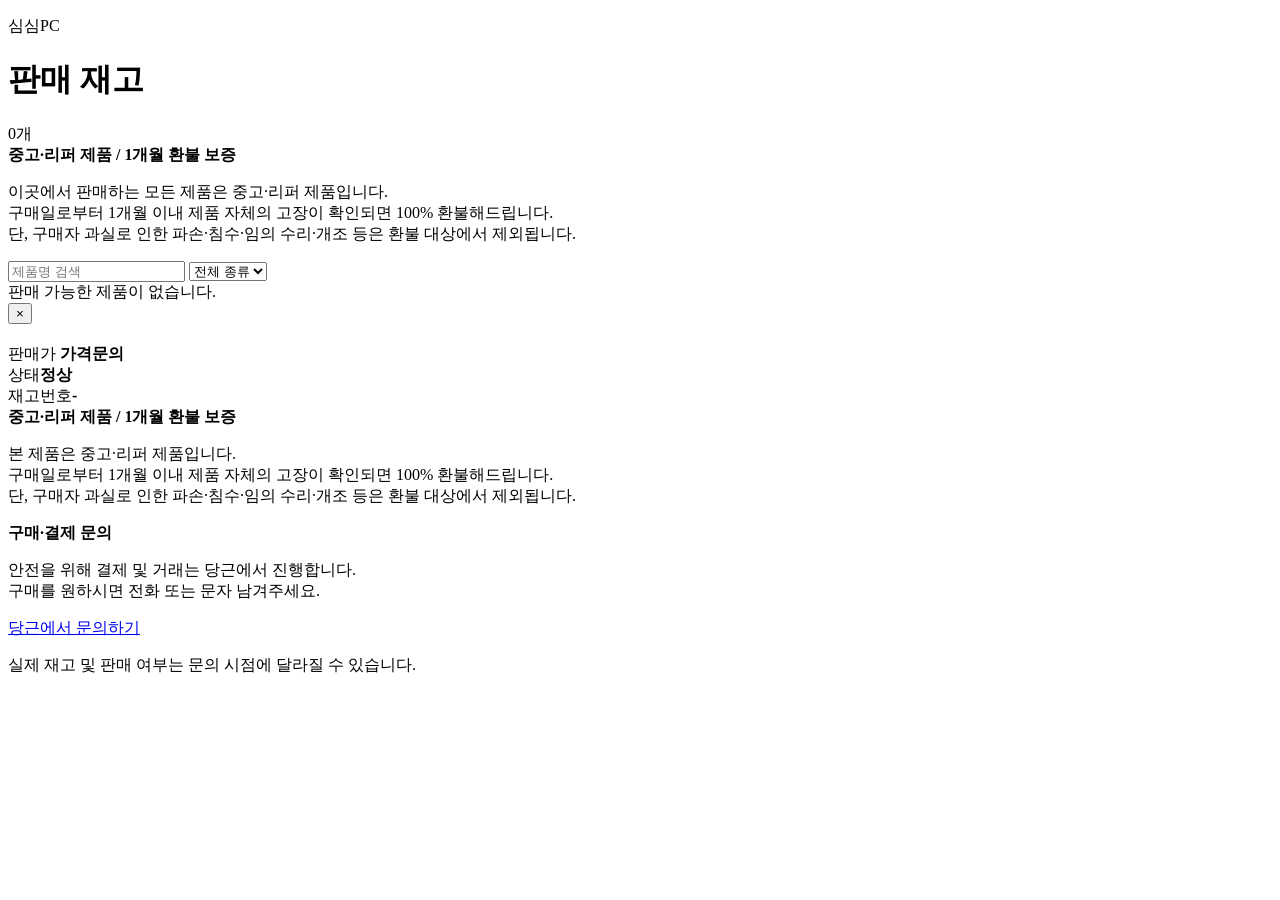
==== docs/index.html @ 2156e8f6 "Add GitHub Pages customer storefront" ====
<!DOCTYPE html>
<html lang="ko">
<head>
    <meta charset="UTF-8">
    <meta name="viewport" content="width=device-width, initial-scale=1.0">
    <title>심심PC 판매 재고</title>
    <link rel="icon" href="data:,">
    <link rel="stylesheet" href="./style.css">
</head>
<body>
<header class="customer-header">
    <div>
        <p class="brand-subtitle">심심PC</p>
        <h1>판매 재고</h1>
    </div>
    <div id="customer-stock-count" class="stock-count">0개</div>
</header>

<main class="customer-main">
    <section class="warranty-banner">
        <strong>중고·리퍼 제품 / 1개월 환불 보증</strong>
        <p>
            이곳에서 판매하는 모든 제품은 중고·리퍼 제품입니다.<br>
            구매일로부터 1개월 이내 제품 자체의 고장이 확인되면 100% 환불해드립니다.<br>
            단, 구매자 과실로 인한 파손·침수·임의 수리·개조 등은 환불 대상에서 제외됩니다.
        </p>
    </section>

    <section class="customer-tools">
        <input id="customer-search" type="search" placeholder="제품명 검색" autocomplete="off">
        <select id="customer-type-filter">
            <option value="">전체 종류</option>
            <option value="1">CPU</option>
            <option value="2">GPU</option>
            <option value="3">메인보드</option>
            <option value="4">RAM</option>
            <option value="5">SSD</option>
            <option value="6">HDD</option>
            <option value="7">파워</option>
            <option value="8">팬</option>
            <option value="9">케이스</option>
            <option value="10">쿨러</option>
            <option value="11">기타</option>
        </select>
    </section>

    <section id="customer-list" class="product-grid"></section>
    <div id="customer-empty" class="empty-state hidden">판매 가능한 제품이 없습니다.</div>
</main>

<div id="customer-detail-modal" class="modal hidden" aria-hidden="true">
    <div class="modal-backdrop" data-close-detail></div>
    <section class="modal-panel" role="dialog" aria-modal="true">
        <button id="detail-close-button" class="close-button detail-close-floating" type="button" aria-label="닫기">×</button>
        <div id="detail-image-area" class="detail-image-area"></div>

        <div class="modal-header">
            <div>
                <p id="detail-type" class="detail-type"></p>
                <h2 id="detail-name"></h2>
            </div>
        </div>

        <div class="detail-price-area">
            <span>판매가</span>
            <strong id="detail-price">가격문의</strong>
        </div>

        <div class="detail-info">
            <div><span>상태</span><strong id="detail-status">정상</strong></div>
            <div><span>재고번호</span><strong id="detail-id">-</strong></div>
        </div>

        <div class="detail-warranty">
            <strong>중고·리퍼 제품 / 1개월 환불 보증</strong>
            <p>
                본 제품은 중고·리퍼 제품입니다.<br>
                구매일로부터 1개월 이내 제품 자체의 고장이 확인되면 100% 환불해드립니다.<br>
                단, 구매자 과실로 인한 파손·침수·임의 수리·개조 등은 환불 대상에서 제외됩니다.
            </p>
        </div>

        <div class="purchase-guide">
            <strong>구매·결제 문의</strong>
            <p>
                안전을 위해 결제 및 거래는 당근에서 진행합니다.<br>
                구매를 원하시면 전화 또는 문자 남겨주세요.
            </p>
            <a class="daangn-button"
               href="https://www.daangn.com/kr/local-profile/%EC%8B%AC%EC%8B%ACpc-awk2fr5ppt88/"
               target="_blank"
               rel="noopener noreferrer">당근에서 문의하기</a>
        </div>

        <p class="detail-note">실제 재고 및 판매 여부는 문의 시점에 달라질 수 있습니다.</p>
    </section>
</div>

<script src="./customer.js"></script>
</body>
</html>
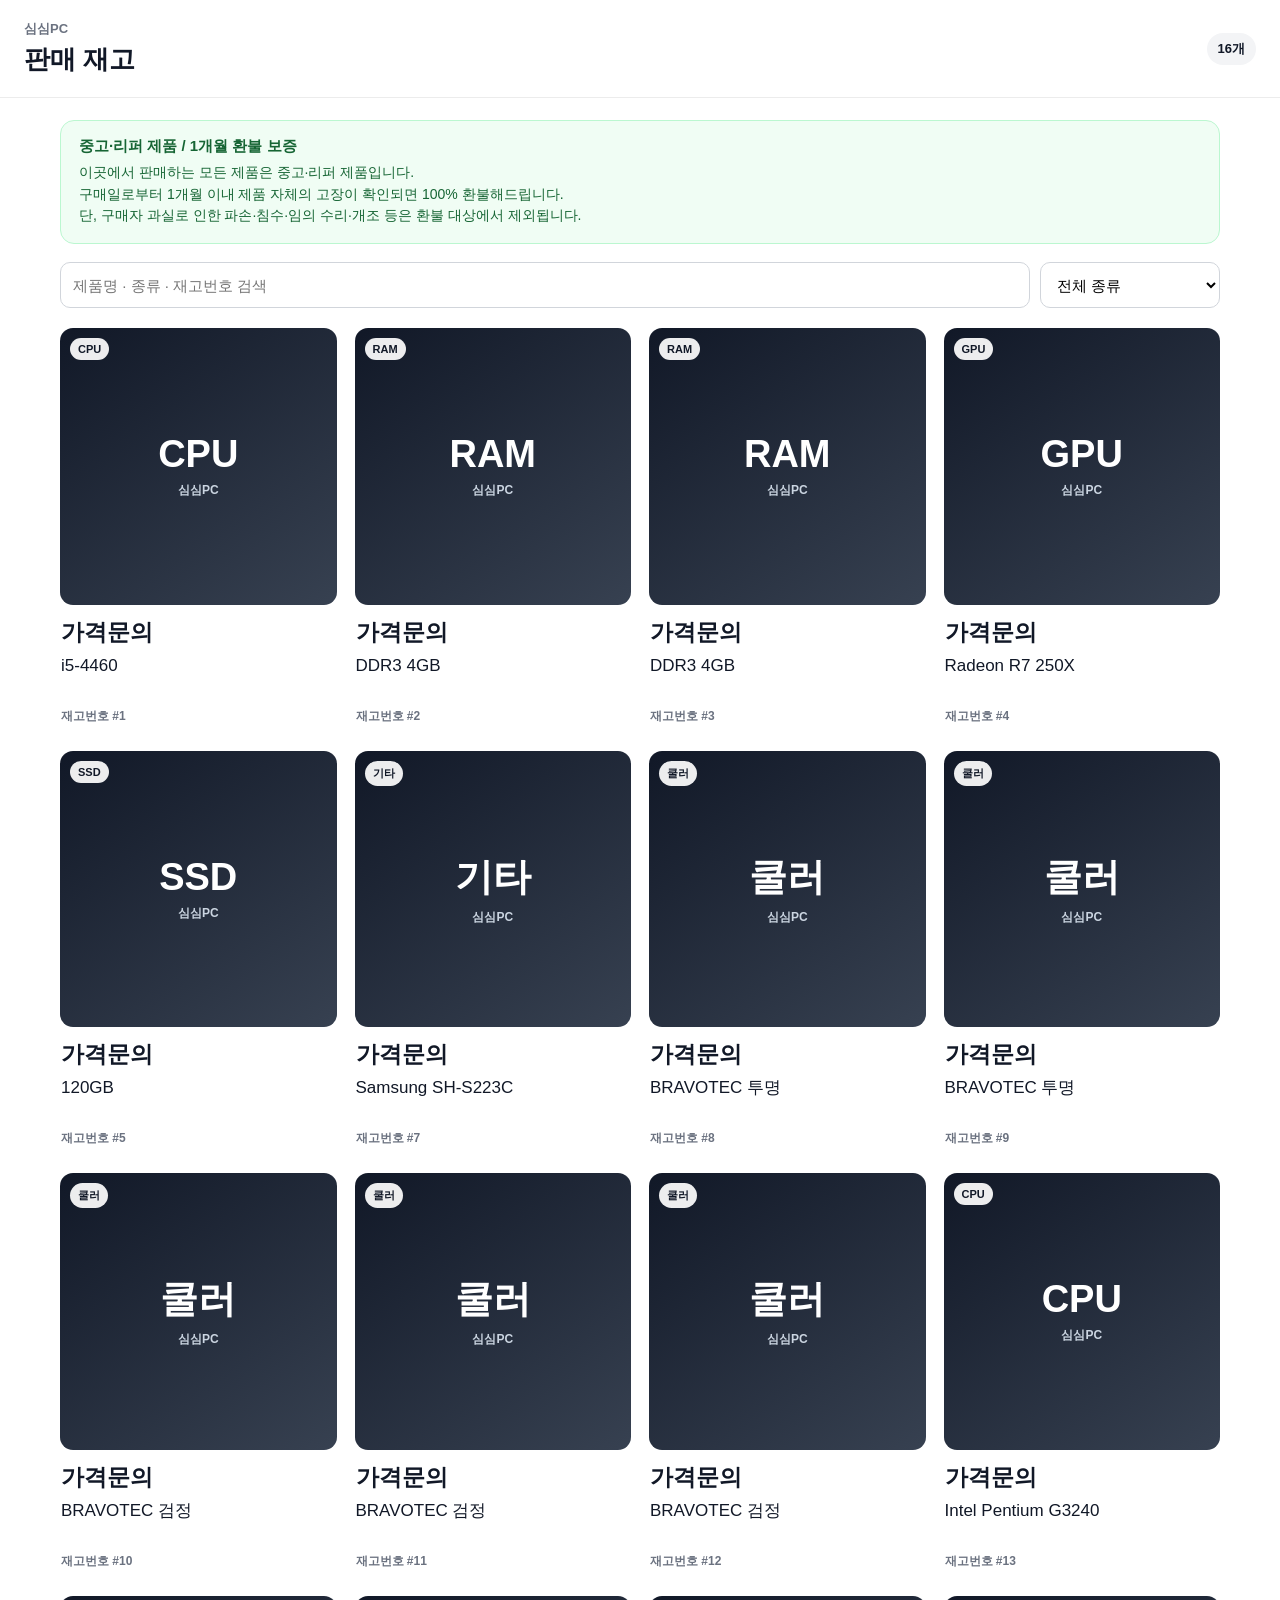
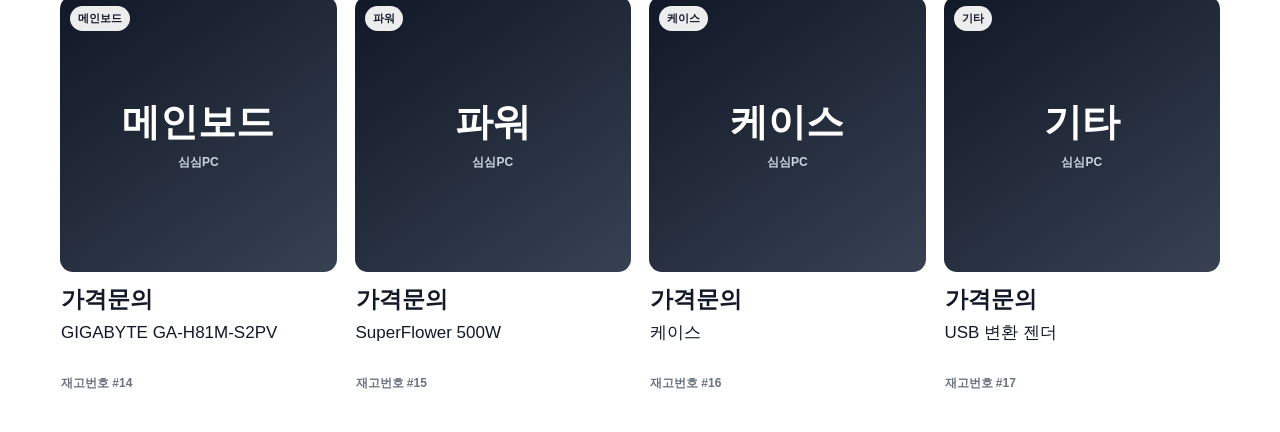
==== commit b1e7821e: "Secure public inventory export and complete GitHub Pages storefront" ====
--- a/docs/index.html
+++ b/docs/index.html
@@ -27,8 +27,8 @@
     </section>
 
     <section class="customer-tools">
-        <input id="customer-search" type="search" placeholder="제품명 검색" autocomplete="off">
-        <select id="customer-type-filter">
+        <input id="customer-search" type="search" aria-label="제품 검색" placeholder="제품명 · 종류 · 재고번호 검색" autocomplete="off">
+        <select id="customer-type-filter" aria-label="종류 필터">
             <option value="">전체 종류</option>
             <option value="1">CPU</option>
             <option value="2">GPU</option>
@@ -45,12 +45,13 @@
     </section>
 
     <section id="customer-list" class="product-grid"></section>
-    <div id="customer-empty" class="empty-state hidden">판매 가능한 제품이 없습니다.</div>
+    <div id="customer-empty" class="empty-state hidden" role="status">판매 가능한 제품이 없습니다.</div>
+    <noscript>재고 검색과 상세 보기를 이용하려면 JavaScript를 켜주세요.</noscript>
 </main>
 
 <div id="customer-detail-modal" class="modal hidden" aria-hidden="true">
     <div class="modal-backdrop" data-close-detail></div>
-    <section class="modal-panel" role="dialog" aria-modal="true">
+    <section class="modal-panel" role="dialog" aria-modal="true" aria-labelledby="detail-name">
         <button id="detail-close-button" class="close-button detail-close-floating" type="button" aria-label="닫기">×</button>
         <div id="detail-image-area" class="detail-image-area"></div>
 
@@ -62,12 +63,11 @@
         </div>
 
         <div class="detail-price-area">
-            <span>판매가</span>
+            <span>목표판매가</span>
             <strong id="detail-price">가격문의</strong>
         </div>
 
         <div class="detail-info">
-            <div><span>상태</span><strong id="detail-status">정상</strong></div>
             <div><span>재고번호</span><strong id="detail-id">-</strong></div>
         </div>
 
@@ -84,7 +84,7 @@
             <strong>구매·결제 문의</strong>
             <p>
                 안전을 위해 결제 및 거래는 당근에서 진행합니다.<br>
-                구매를 원하시면 전화 또는 문자 남겨주세요.
+                아래 버튼을 눌러 당근 프로필에서 문의해 주세요.
             </p>
             <a class="daangn-button"
                href="https://www.daangn.com/kr/local-profile/%EC%8B%AC%EC%8B%ACpc-awk2fr5ppt88/"
--- a/docs/style.css
+++ b/docs/style.css
@@ -0,0 +1 @@
+*{box-sizing:border-box}html,body{margin:0;min-height:100%}body{font-family:Arial,"Malgun Gothic",sans-serif;background:#fff;color:#111827}.hidden{display:none!important}.customer-header{display:flex;align-items:center;justify-content:space-between;gap:16px;padding:20px 24px;border-bottom:1px solid #ececec;background:#fff}.brand-subtitle{margin:0 0 4px;color:#6b7280;font-size:13px;font-weight:700}.customer-header h1{margin:0;font-size:26px}.stock-count{padding:7px 11px;border-radius:999px;background:#f3f4f6;font-size:13px;font-weight:700}.customer-main{max-width:1200px;margin:0 auto;padding:22px 20px 40px}.warranty-banner,.detail-warranty{padding:16px 18px;border:1px solid #bbf7d0;border-radius:14px;background:#f0fdf4}.warranty-banner{margin-bottom:18px}.warranty-banner strong,.detail-warranty strong{display:block;margin-bottom:6px;color:#166534;font-size:15px}.warranty-banner p,.detail-warranty p{margin:0;color:#166534;font-size:14px;line-height:1.55}.customer-tools{display:grid;grid-template-columns:1fr 180px;gap:10px;margin-bottom:20px}.customer-tools input,.customer-tools select{width:100%;min-height:46px;padding:11px 12px;border:1px solid #d1d5db;border-radius:10px;background:#fff;font-size:15px;outline:none}.customer-tools input:focus,.customer-tools select:focus{border-color:#111827}.product-grid{display:grid;grid-template-columns:repeat(4,minmax(0,1fr));gap:26px 18px}.product-card{min-width:0;cursor:pointer;outline:none}.product-image-area,.detail-image-area{position:relative;width:100%;overflow:hidden;aspect-ratio:1/1;border-radius:13px;background:#f3f4f6}.detail-image-area{margin-bottom:18px;border-radius:14px}.product-image,.product-image-placeholder{width:100%;height:100%}.product-image{display:block;object-fit:cover;transition:transform .2s ease}.product-card:hover .product-image{transform:scale(1.025)}.product-image-placeholder{display:flex;flex-direction:column;align-items:center;justify-content:center;gap:6px;background:linear-gradient(145deg,#111827,#374151);color:#fff}.product-image-placeholder span{font-size:clamp(25px,5vw,38px);font-weight:900}.product-image-placeholder small{color:#cbd5e1;font-size:12px;font-weight:700}.product-badge{position:absolute;top:10px;left:10px;padding:5px 8px;border-radius:999px;background:rgba(255,255,255,.92);font-size:11px;font-weight:800}.product-card-body{padding:12px 1px 0}.product-price{margin-bottom:7px;font-size:23px;font-weight:900}.product-card h2{display:-webkit-box;overflow:hidden;margin:0;min-height:45px;font-size:17px;font-weight:500;line-height:1.35;-webkit-box-orient:vertical;-webkit-line-clamp:2}.product-status{margin-top:8px;color:#6b7280;font-size:12px;font-weight:700}.empty-state{padding:70px 20px;text-align:center;color:#6b7280}.modal{position:fixed;inset:0;z-index:1000}.modal-backdrop{position:absolute;inset:0;background:rgba(0,0,0,.45)}.modal-panel{position:absolute;left:50%;top:50%;width:min(92vw,520px);max-height:85vh;overflow-y:auto;transform:translate(-50%,-50%);padding:22px;border-radius:18px;background:#fff}.detail-close-floating{position:absolute;top:12px;right:12px;z-index:2;background:rgba(255,255,255,.94);box-shadow:0 2px 8px rgba(0,0,0,.12)}.modal-header{display:flex;align-items:flex-start;justify-content:space-between;gap:12px}.detail-type{margin:0 0 5px;color:#6b7280;font-size:13px;font-weight:700}.modal-header h2{margin:0;font-size:24px}.close-button{width:40px;height:40px;border:0;border-radius:10px;background:#f3f4f6;font-size:24px;cursor:pointer}.detail-price-area{margin:22px 0 16px;padding:16px;border-radius:14px;background:#f9fafb}.detail-price-area span,.detail-info span{display:block;margin-bottom:5px;color:#6b7280;font-size:12px}.detail-price-area strong{font-size:26px}.detail-info{display:grid;grid-template-columns:1fr 1fr;gap:10px}.detail-info>div{padding:14px;border:1px solid #e5e7eb;border-radius:12px}.detail-warranty{margin-top:14px}.purchase-guide{margin-top:16px;padding:16px;border:1px solid #e5e7eb;border-radius:14px;background:#f9fafb}.purchase-guide strong{display:block;margin-bottom:7px;font-size:15px}.purchase-guide p{margin:0;color:#374151;font-size:14px;line-height:1.6}.daangn-button{display:flex;align-items:center;justify-content:center;width:100%;min-height:52px;margin-top:14px;padding:12px 16px;border-radius:12px;background:#ff6f0f;color:#fff;font-size:16px;font-weight:800;text-decoration:none}.detail-note{margin:18px 0 0;color:#6b7280;font-size:13px;line-height:1.5}@media(max-width:900px){.product-grid{grid-template-columns:repeat(3,minmax(0,1fr))}}@media(max-width:700px){.customer-header{padding:17px 14px}.customer-header h1{font-size:21px}.customer-main{padding:14px 12px 32px}.warranty-banner{margin-bottom:14px;padding:14px 15px}.customer-tools{grid-template-columns:1fr;gap:8px;margin-bottom:16px}.customer-tools input,.customer-tools select{min-height:48px;font-size:16px}.product-grid{grid-template-columns:repeat(2,minmax(0,1fr));gap:22px 10px}.product-card-body{padding-top:9px}.product-price{margin-bottom:5px;font-size:clamp(18px,5vw,22px)}.product-card h2{min-height:40px;font-size:15px}.product-status{margin-top:6px;font-size:11px}.modal-panel{left:0;right:0;bottom:0;top:auto;width:100%;max-height:82vh;transform:none;border-radius:20px 20px 0 0;padding:20px 16px calc(20px + env(safe-area-inset-bottom))}.daangn-button{min-height:56px;font-size:17px}}.product-card{border:0;padding:0;background:transparent;text-align:left;font:inherit;color:inherit}.product-card:focus-visible,.close-button:focus-visible,.daangn-button:focus-visible{outline:3px solid #ff6f0f;outline-offset:4px}.detail-image-area .product-image{object-fit:contain}.detail-info{grid-template-columns:1fr}
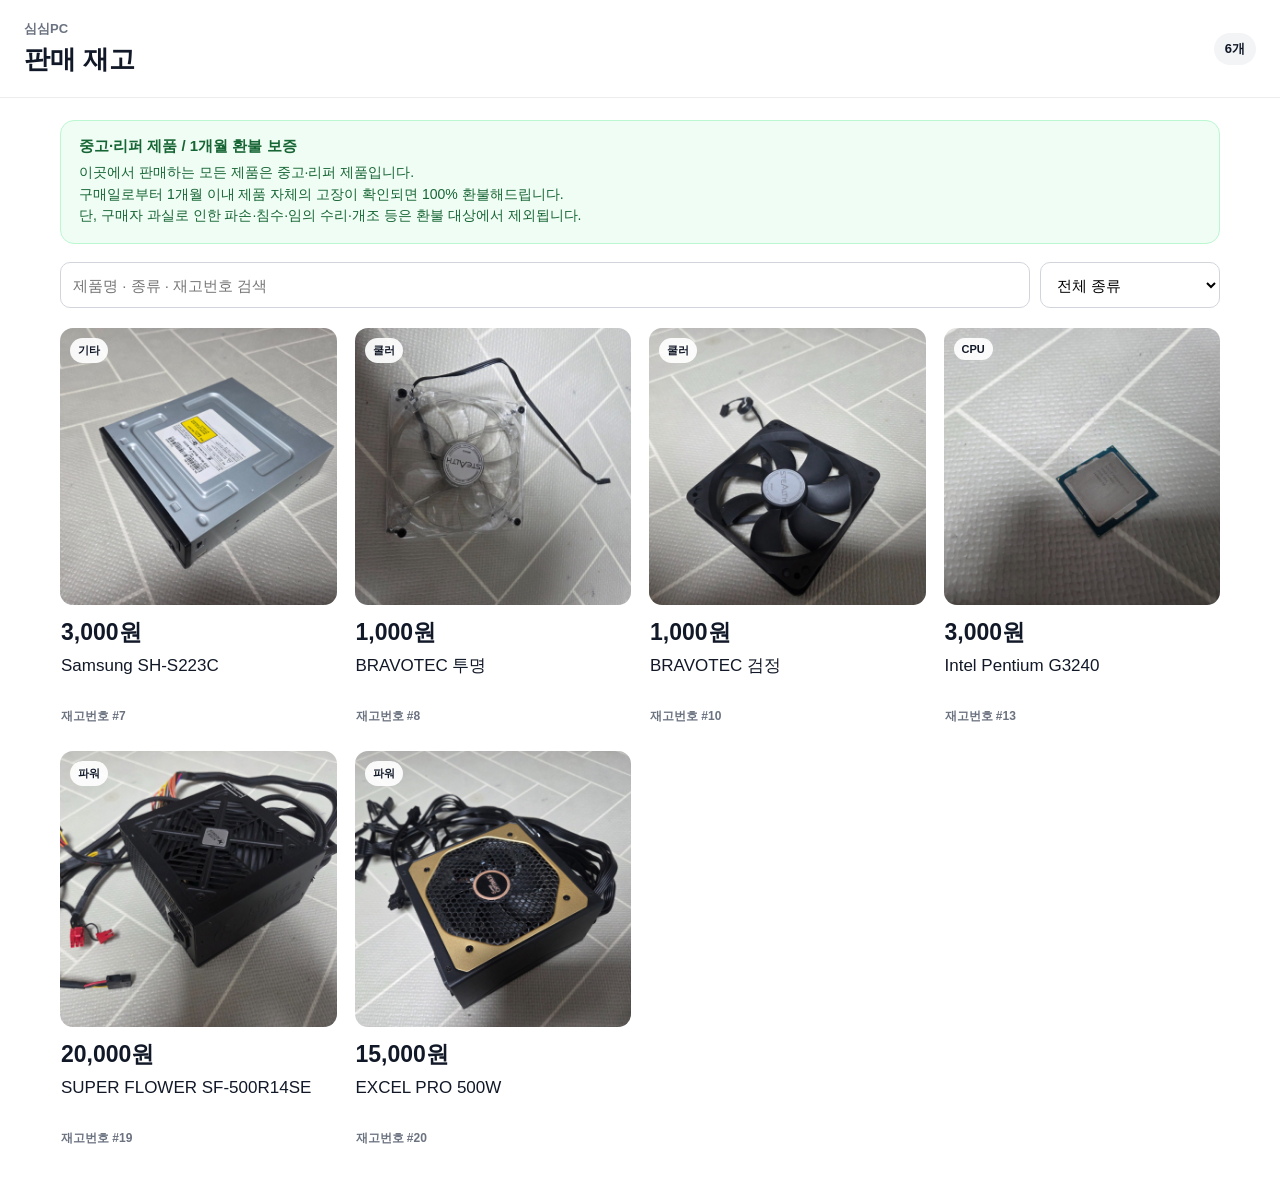
==== commit e98d0919: "Add stock number inquiry example to product details" ====
--- a/docs/index.html
+++ b/docs/index.html
@@ -86,6 +86,7 @@
                 안전을 위해 결제 및 거래는 당근에서 진행합니다.<br>
                 아래 버튼을 눌러 당근 프로필에서 문의해 주세요.
             </p>
+            <p>문의 예시<br><span id="detail-inquiry-example">재고번호 #번호 보고 왔는데요, 구매할 수 있을까요?</span></p>
             <a class="daangn-button"
                href="https://www.daangn.com/kr/local-profile/%EC%8B%AC%EC%8B%ACpc-awk2fr5ppt88/"
                target="_blank"
